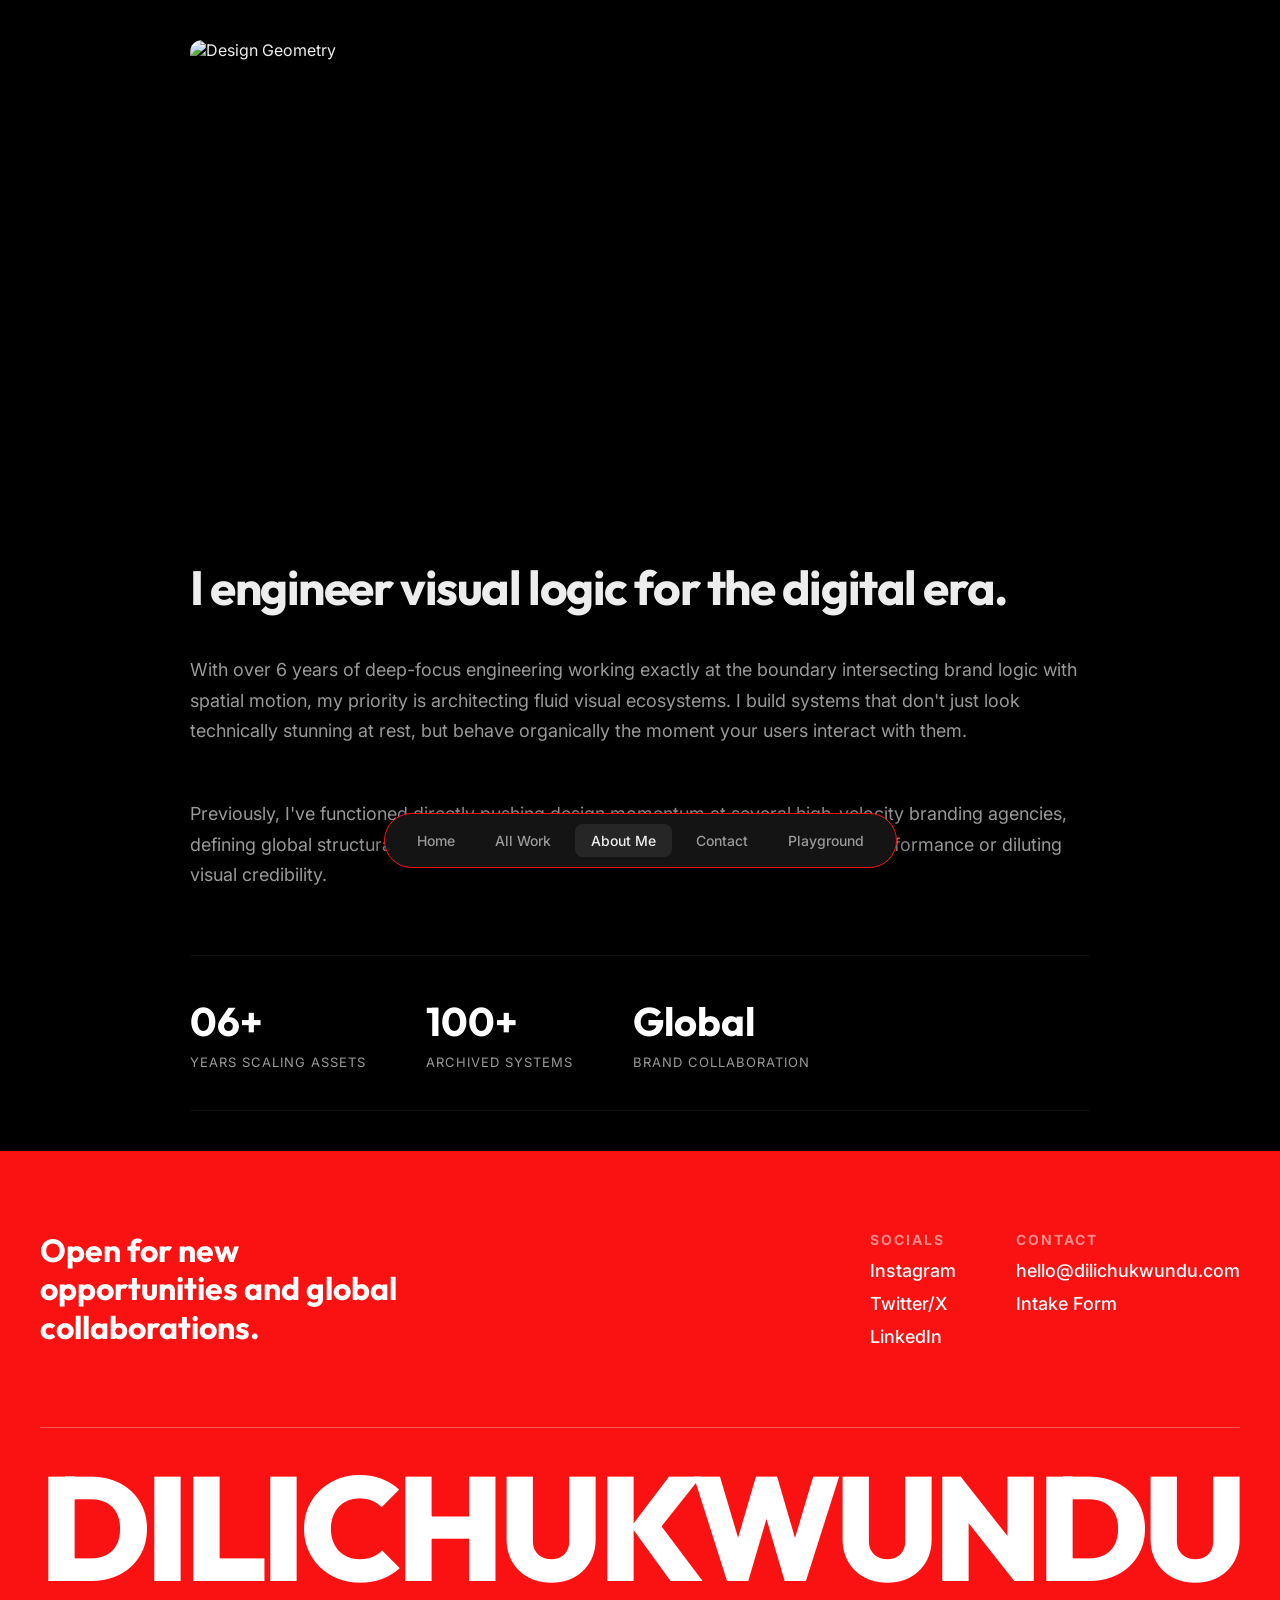
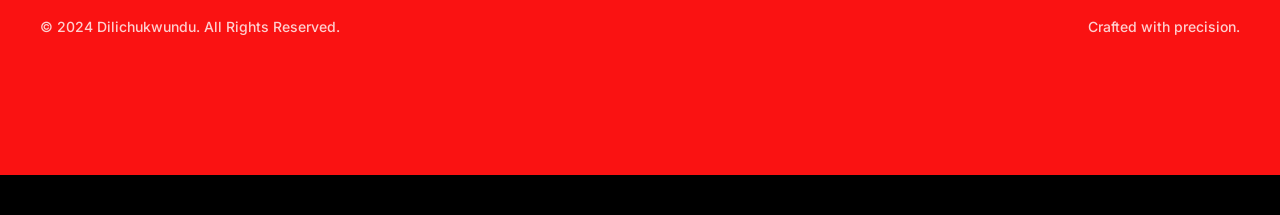
==== about.html @ 78cbc9ac "Initialize Headless Architecture" ====
<!DOCTYPE html>
<html lang="en">
<head>
    <meta charset="UTF-8">
    <meta name="viewport" content="width=device-width, initial-scale=1.0">
    <title>About Me - Dilichukwu Udemba</title>
    <link rel="stylesheet" href="style.css">
</head>
<body>
    
    <div class="portfolio-container animate-fade-in">


        <!-- Right Panel (About Content Base) -->
        <main class="about-container">
             <img src="https://images.unsplash.com/photo-1600132806370-bf17e65e942f?auto=format&fit=crop&w=1200&q=80" alt="Design Geometry" class="about-hero stagger-in" style="animation-delay: 0.1s;">
             
             <div class="about-copy stagger-in" style="animation-delay: 0.2s;">
                 <h2 style="font-size: 48px; font-family: var(--font-heading); margin-bottom: 24px; line-height: 1.15; letter-spacing:-0.03em;">I engineer visual logic for the digital era.</h2>
                 <p>With over 6 years of deep-focus engineering working exactly at the boundary intersecting brand logic with spatial motion, my priority is architecting fluid visual ecosystems. I build systems that don't just look technically stunning at rest, but behave organically the moment your users interact with them.</p>
                 <br>
                 <p>Previously, I've functioned directly pushing design momentum at several high-velocity branding agencies, defining global structural systems meant scaling massively without bottlenecking performance or diluting visual credibility.</p>
             </div>

             <div class="about-stats stagger-in" style="animation-delay: 0.3s;">
                 <div class="stat-block"><h4>06+</h4><p>Years Scaling Assets</p></div>
                 <div class="stat-block"><h4>100+</h4><p>Archived Systems</p></div>
                 <div class="stat-block"><h4>Global</h4><p>Brand Collaboration</p></div>
             </div>
        </main>
    </div>

    <!-- Global Footer -->
    <footer class="site-footer">
        <div class="footer-top">
            <div class="footer-copy">
                <h3 style="font-family: var(--font-heading); font-size: 32px; max-width: 400px; line-height: 1.2;">Open for new opportunities and global collaborations.</h3>
            </div>
            <div class="footer-links">
                <div class="footer-col">
                    <h5>Socials</h5>
                    <a href="#">Instagram</a>
                    <a href="#">Twitter/X</a>
                    <a href="#">LinkedIn</a>
                </div>
                <div class="footer-col">
                    <h5>Contact</h5>
                    <a href="mailto:hello@dilichukwundu.com">hello@dilichukwundu.com</a>
                    <a href="contact.html">Intake Form</a>
                </div>
            </div>
        </div>
        <div class="footer-bottom">
            <div class="bold-name">Dilichukwundu</div>
            <div class="footer-meta">
                <span>© 2024 Dilichukwundu. All Rights Reserved.</span>
                <span>Crafted with precision.</span>
            </div>
        </div>
    </footer>

    <!-- Floating Navigation -->
    <nav class="floating-nav animate-fade-in">
        <a href="index.html" class="nav-link">Home</a>
        <div class="nav-dropdown">
            <a href="all-work.html" class="nav-link">All Work</a>
            <div class="dropdown-menu">
                <a href="all-work.html?filter=motion" class="dropdown-item">Motion Design</a>
                <a href="all-work.html?filter=brand" class="dropdown-item">Brand Design</a>
            </div>
        </div>
        <a href="about.html" class="nav-link active">About Me</a>
        <a href="contact.html" class="nav-link">Contact</a>
        <a href="playground.html" class="nav-link">Playground</a>
    </nav>
    <script src="script.js"></script>
</body>
</html>
---- style.css ----
@import url('https://fonts.googleapis.com/css2?family=Outfit:wght@500;600;700;800&family=Inter:wght@400;500;600&display=swap');

:root {
    /* Solid Dark Theme Palette (No Glass) */
    --bg-main: #000000;
    --box-bg: #141414; /* Solid opaque grey replacing translucent glass logic */
    --box-inner: #1A1A1A; /* Lighter solid grey delineating embedded structures */
    --accent: #FFFFFF;
    --border-dim: #222222; /* Solid dark contour lines eliminating glassy rim-lighting */
    --text-primary: #EDEDED;
    --text-secondary: #999999;

    --font-heading: 'Outfit', sans-serif;
    --font-body: 'Inter', sans-serif;

    --radius-xl: 12px;
    --radius-lg: 12px;
    --radius-md: 8px;
    --radius-pill: 8px;
}

* {
    box-sizing: border-box;
    margin: 0;
    padding: 0;
}

body {
    background: var(--bg-main); /* Replaced gradient defining explicitly pure black void */
    color: var(--text-primary);
    font-family: var(--font-body);
    min-height: 100vh;
    padding: 40px;
    overflow-x: hidden; /* Guarantee strict boundary isolation against typographical expansions */
}

.portfolio-container {
    display: flex;
    flex-direction: row;
    align-items: flex-start;
    gap: 40px;
    width: 100%;
    max-width: 1800px;
    margin: 0;
    padding-bottom: 40px; /* Reduced padding closing layout gap preceding the footer */
    position: relative;
    z-index: 10;
}

/* Animations */
@keyframes fadeInUp {
    from {
        opacity: 0;
        transform: translateY(20px);
    }

    to {
        opacity: 1;
        transform: translateY(0);
    }
}

@keyframes pulse {
    0% {
        transform: scale(1);
        box-shadow: 0 0 0 0 rgba(255, 255, 255, 0.7);
    }

    70% {
        transform: scale(1.1);
        box-shadow: 0 0 0 10px rgba(255, 255, 255, 0);
    }

    100% {
        transform: scale(1);
        box-shadow: 0 0 0 0 rgba(255, 255, 255, 0);
    }
}

.animate-fade-in {
    animation: fadeInUp 0.5s cubic-bezier(0.16, 1, 0.3, 1) forwards;
}

/* Solid Brutalist Interactive Base */
.interactive-card {
    position: relative;
    background-color: var(--box-bg);
    overflow: hidden;
    border: 1px solid var(--border-dim);
    /* Stripped backdrop-filters computing transparent glass geometry directly */
}

/* Dynamic subtle mouse-gradient tracking */
.interactive-card::before {
    content: "";
    background: radial-gradient(800px circle at var(--mouse-x, 50%) var(--mouse-y, 50%),
            rgba(255, 255, 255, 0.03),
            transparent 40%);
    border-radius: inherit;
    position: absolute;
    inset: 0;
    opacity: 0;
    transition: opacity 0.4s;
    pointer-events: none;
    z-index: 2;
}

.interactive-card:hover::before {
    opacity: 1;
}

/* --- Left Sidebar --- */
.sidebar {
    border-radius: var(--radius-xl);
    padding: 32px;
    flex: 0 0 440px;
    display: flex;
    flex-direction: column;
    gap: 32px;
    position: sticky;
    top: 40px;
}

.profile-card {
    background-color: var(--box-inner); /* Transitioned to specific explicit opaque block structure */
    border-radius: var(--radius-lg);
    padding: 16px;
    display: flex;
    align-items: center;
    gap: 16px;
    border: 1px solid var(--border-dim);
}

.avatar {
    width: 72px;
    height: 72px;
    border-radius: var(--radius-md);
    object-fit: cover;
}

.profile-info {
    display: flex;
    flex-direction: column;
    gap: 4px;
}

.profile-info h2 {
    font-family: var(--font-heading);
    font-size: 22px;
    font-weight: 700;
}

.profile-info p {
    font-size: 14px;
    color: var(--text-secondary);
}

/* Main Heading */
.main-heading {
    font-family: var(--font-heading);
    font-size: 38px; /* Tighter layout matching expanded phrase structure tightly */
    line-height: 1.1;
    font-weight: 800;
    letter-spacing: -0.02em;
    margin-top: 4px;
    margin-bottom: 24px;
}

.highlight {
    color: var(--accent);
}

/* Status Indicator */
.status-container {
    display: flex;
    align-items: center;
    gap: 12px;
    margin-bottom: 8px;
}

.status-dot {
    width: 10px;
    height: 10px;
    background-color: var(--accent);
    border-radius: 50%;
}

.pulse {
    animation: pulse 2s infinite ease-in-out;
}

.status-text {
    font-weight: 500;
    font-size: 16px;
}

/* Buttons */
.button-group {
    display: flex;
    gap: 12px;
    margin-top: 8px;
}

.btn {
    padding: 12px 28px;
    border-radius: var(--radius-pill);
    font-weight: 600;
    font-size: 15px;
    font-family: var(--font-body);
    cursor: pointer;
    border: none;
    position: relative;
    overflow: hidden;
    z-index: 1;
}

.btn-primary {
    background-color: var(--accent);
    color: #000;
    transition: all 0.3s cubic-bezier(0.25, 1, 0.5, 1);
}

.btn-secondary {
    background-color: rgba(255, 255, 255, 0.06);
    color: var(--text-primary);
    border: 1px solid rgba(255, 255, 255, 0.1); /* Explicitly rendered thin glass border */
    transition: all 0.3s cubic-bezier(0.25, 1, 0.5, 1);
}

/* Base Interactive Math */
.interactive-btn {
    will-change: transform;
}

/* Explicit Active States */
.btn-primary:active, .btn-secondary:active {
    transform: scale(0.94) translateY(2px) !important;
    box-shadow: 0 2px 8px rgba(0,0,0,0.5) !important;
}

/* Explicit Hover States */
.btn-primary:hover {
    background-color: #FA1212; /* Aggressive Red Brand Accent */
    color: #FFFFFF;
    transform: translateY(-4px);
    box-shadow: 0 12px 32px rgba(250, 18, 18, 0.3);
}

.btn-secondary:hover {
    background-color: var(--accent);
    color: #000000;
    transform: translateY(-4px);
    box-shadow: 0 12px 32px rgba(255, 255, 255, 0.15);
}

/* Tools Section */
.tools-section {
    background-color: var(--box-inner); /* Transitioned explicitly to specific opaque mapping */
    border-radius: var(--radius-lg);
    padding: 24px;
    margin-top: auto;
    border: 1px solid var(--border-dim); 
}

.tools-section h3 {
    font-family: var(--font-heading);
    font-size: 20px;
    margin-bottom: 20px;
    font-weight: 600;
}

.tools-grid {
    display: grid;
    grid-template-columns: 1fr 1fr;
    gap: 8px;
}

.tool-pill {
    display: inline-flex;
    align-items: center;
    justify-content: flex-start; /* Changed to left alignment */
    gap: 10px;
    background-color: #222222; /* Pure brutalist solid tag mapping establishing flat opaque layouts */
    color: var(--text-secondary);
    padding: 12px 16px;
    border-radius: var(--radius-pill);
    font-size: 14px;
    font-weight: 500;
    border: none;
    transition: all 0.2s;
    user-select: none;
}

.tool-pill img {
    width: 18px;
    height: 18px;
    object-fit: contain;
    opacity: 1; /* Resetting transparency allowing colored branding absolute vibrancy */
    pointer-events: none;
}

/* --- Right Panel (Projects) Premium Porto Rocha Logic --- */
.projects-list {
    flex: 1;
    display: flex;
    flex-direction: column;
    gap: 8px;
    /* Tightly packed list like Porto Rocha natively stretching */
}

.project-card {
    border-radius: var(--radius-lg);
    padding: 20px;
    display: flex;
    align-items: center;
    gap: 24px;
    cursor: pointer;
    flex: 0 0 auto;
    border: none;
    background-color: var(--box-bg);
    will-change: transform, opacity, background-color, box-shadow;
    box-shadow: inset 0 0 0 1px transparent; /* Geometry prep */
    transition: background-color 0.2s ease, box-shadow 0.2s ease, border-radius 0.2s ease;
}

/* Premium Hover adding strict 1pt inset stroke */
.project-card:hover {
    background-color: rgba(255, 255, 255, 0.07);
    box-shadow: inset 0 0 0 1px #FA1212;
}

.project-card.stagger-in {
    animation: fadeInUp 0.5s cubic-bezier(0.16, 1, 0.3, 1) both;
}

/* Structured Typography */
.project-text {
    flex: 1;
    /* Pushes the tag pill tightly to the right */
    display: flex;
    flex-direction: column;
    gap: 4px;
}

.project-title {
    font-family: var(--font-body);
    font-size: 16px;
    font-weight: 500;
    color: var(--text-primary);
}

.project-desc {
    font-family: var(--font-body);
    font-size: 14px;
    font-weight: 400;
    color: var(--text-secondary);
    line-height: 1.4;
}

.project-tag {
    background-color: rgba(255, 255, 255, 0.06);
    color: var(--text-primary);
    padding: 8px 16px;
    border-radius: var(--radius-pill);
    font-size: 12px;
    font-weight: 500;
    border: none;
    transition: all 0.2s ease;
}

.project-card:hover .project-tag {
    background-color: var(--accent);
    color: #000;
}

/* Thumbs perfectly square aligning with edge */
.project-thumb {
    width: 80px;
    height: 80px;
    min-width: 80px;
    border-radius: var(--radius-md);
    background-color: var(--box-inner);
    position: relative;
    overflow: hidden;
    transition: transform 0.4s ease;
}

.project-card:hover .project-thumb {
    transform: scale(1.02);
    /* Very minimal micro-interaction on image */
}

/* Dynamic Gradients */
.thumb-1 {
    background: linear-gradient(135deg, #111, #333);
}

.thumb-2 {
    background: linear-gradient(to right, #0a0a0a, #444);
}

.thumb-3 {
    background: radial-gradient(circle at top left, #555, #000);
}

.thumb-4 {
    background: conic-gradient(from 45deg, #222, #555, #222);
}

.thumb-5 {
    background: repeating-linear-gradient(45deg, #111, #111 8px, #333 8px, #333 16px);
}

.thumb-6 {
    background: linear-gradient(to bottom, #1a1a1a, #050505);
}

/* Responsive Base */
@media (max-width: 1100px) {
    body {
        min-height: 100vh;
        overflow-y: auto;
        padding: 16px;
    }

    .portfolio-container {
        flex-direction: column;
        height: auto;
        gap: 16px;
    }

    .sidebar {
        flex: none;
        width: 100%;
        position: static;
        padding: 24px;
    }

    .projects-list {
        height: auto;
        overflow: visible;
        padding-right: 0;
    }

    .project-card {
        flex-direction: column;
        align-items: flex-start;
    }

    .project-tag {
        align-self: flex-start;
    }
}

/* Floating Navigation */
.floating-nav {
    position: fixed;
    bottom: 32px;
    left: 0;
    right: 0;
    margin: 0 auto;
    width: max-content;
    background-color: var(--box-bg);
    border: 1px solid #FA1212; /* Thin Bright Red Stroke */
    border-radius: 40px;
    padding: 10px 16px;
    display: flex;
    justify-content: center;
    align-items: center;
    gap: 8px;
    z-index: 100;
    /* Removed redundant glassy alpha blurring variables */
    box-shadow: 0 16px 40px rgba(0,0,0,0.6);
}

.nav-link {
    color: var(--text-secondary);
    text-decoration: none;
    font-size: 14px;
    font-weight: 500;
    padding: 8px 16px;
    border-radius: var(--radius-pill);
    transition: all 0.2s ease;
}

.nav-link:hover, .nav-link.active {
    color: var(--text-primary);
    background-color: rgba(255,255,255,0.08);
}

/* --- Navigation Dropdown Overrides --- */
.nav-dropdown {
    position: relative;
    display: flex;
}

.dropdown-menu {
    position: absolute;
    bottom: calc(100% + 12px);
    left: 50%;
    transform: translateX(-50%) translateY(10px) scale(0.95);
    background-color: rgba(25,25,35,0.85); /* Slightly darker solid base for contrast against projects */
    backdrop-filter: blur(24px);
    -webkit-backdrop-filter: blur(24px);
    border: 1px solid rgba(255,255,255,0.1);
    border-radius: var(--radius-lg);
    padding: 8px;
    display: flex;
    flex-direction: column;
    gap: 4px;
    opacity: 0;
    visibility: hidden;
    transition: all 0.2s cubic-bezier(0.16, 1, 0.3, 1);
    box-shadow: 0 16px 40px rgba(0,0,0,0.8);
    min-width: 150px;
    z-index: 101;
}

.nav-dropdown:hover .dropdown-menu {
    opacity: 1;
    visibility: visible;
    transform: translateX(-50%) translateY(0) scale(1);
}

.dropdown-item {
    color: var(--text-secondary);
    text-decoration: none;
    font-size: 13px;
    font-weight: 500;
    padding: 10px 16px;
    border-radius: var(--radius-md);
    transition: all 0.2s ease;
    white-space: nowrap;
    text-align: center;
}

.dropdown-item:hover {
    color: var(--text-primary);
    background-color: rgba(255,255,255,0.08);
}

@media (max-width: 1100px) {
    .floating-nav {
        bottom: 24px;
        padding: 8px 12px;
        gap: 4px;
    }
    .nav-link {
        font-size: 13px;
        padding: 6px 10px;
    }
}

/* --- All Work Page (Bento Grid Architecture) --- */
.masonry-wrapper {
    flex: 1;
    width: 100%;
    margin: 0 auto;
}

.masonry-grid {
    display: grid;
    grid-template-columns: repeat(2, 1fr);
    grid-auto-rows: 280px;
    gap: 16px;
    width: 100%;
}

.masonry-card {
    border-radius: var(--radius-lg);
    padding: 32px;
    cursor: pointer;
    background-color: var(--box-bg);
    display: flex;
    flex-direction: column;
    justify-content: flex-end;
    position: relative;
    overflow: hidden;
    margin-bottom: 0;
    border: none;
}

.masonry-card::after {
    /* Dedicated visual edge-overlay ensuring internal z-index arrays like absolutely positioned images remain perfectly constrained visually without overriding hover calculations natively. */
    content: "";
    position: absolute;
    inset: 0;
    border-radius: inherit;
    box-shadow: inset 0 0 0 1px transparent;
    transition: box-shadow 0.2s ease;
    z-index: 10;
    pointer-events: none;
}

.masonry-card:hover::after {
    box-shadow: inset 0 0 0 1px #FA1212; /* Inject 1pt red brand border exactly inside bounds */
}

.masonry-card.stagger-in {
    animation: fadeInUp 0.7s cubic-bezier(0.16, 1, 0.3, 1) both;
}

/* Base image styling */
.masonry-thumb {
    position: absolute;
    inset: 0;
    width: 100%;
    height: 100%;
    z-index: 1;
    background-color: #111;
}

.masonry-thumb img {
    width: 100%;
    height: 100%;
    object-fit: cover;
    opacity: 0.8; /* Brighter neutral baseline */
    transition: opacity 0.4s ease, transform 0.5s ease;
}

/* Gradient Contrast Scrim */
.masonry-thumb::after {
    content: "";
    position: absolute;
    inset: 0;
    background: linear-gradient(to top, rgba(0, 0, 0, 0.95) 0%, rgba(0, 0, 0, 0.4) 50%, transparent 100%);
    z-index: 2;
    pointer-events: none;
}

.masonry-card:hover .masonry-thumb img {
    opacity: 1; /* Full brightness on hover */
    transform: scale(1.04);
}

.masonry-text {
    position: relative;
    z-index: 2;
    display: flex;
    flex-direction: column;
    gap: 12px;
    pointer-events: none;
}

.masonry-title {
    font-family: var(--font-body);
    font-size: 26px;
    font-weight: 600;
    color: #FFFFFF;
    text-shadow: 0 4px 16px rgba(0,0,0,0.9);
}

.masonry-desc {
    font-size: 16px;
    color: #DDDDDD;
    line-height: 1.4;
    text-shadow: 0 2px 8px rgba(0,0,0,0.9);
}

.masonry-tag {
    align-self: flex-start;
    background-color: var(--accent);
    color: #000;
    padding: 6px 16px;
    border-radius: var(--radius-pill);
    font-size: 13px;
    font-weight: 600;
}

/* BENTO PATTERN LOGIC - Creates a 6-item repeating visual cycle */
.masonry-card:nth-child(6n + 1) { grid-column: span 2; grid-row: span 2; }
.masonry-card:nth-child(6n + 2) { grid-column: span 1; grid-row: span 1; }
.masonry-card:nth-child(6n + 3) { grid-column: span 1; grid-row: span 1; }
.masonry-card:nth-child(6n + 4) { grid-column: span 1; grid-row: span 2; }
.masonry-card:nth-child(6n + 5) { grid-column: span 1; grid-row: span 1; }
.masonry-card:nth-child(6n + 6) { grid-column: span 1; grid-row: span 1; }

@media (max-width: 1100px) {
    .masonry-grid {
        grid-template-columns: 1fr; /* Single column on phones */
    }
    .masonry-card:nth-child(n) { grid-column: span 1; grid-row: span 1; }
}

/* --- Case Study Overrides --- */
.case-study-container {
    flex: 1;
    display: flex;
    flex-direction: column;
    gap: 32px;
    margin: 0 auto;
    width: 100%;
}

.case-study-hero {
    width: 100%;
    height: 480px;
    border-radius: var(--radius-xl);
    object-fit: cover;
    background-color: var(--box-inner);
    display: block;
}

.case-meta {
    display: flex;
    gap: 40px;
    padding: 32px;
    background-color: var(--box-bg);
    border-radius: var(--radius-lg);
    border: 1px solid var(--border-dim);
}

.meta-item {
    display: flex;
    flex-direction: column;
    gap: 8px;
}

.meta-label { 
    font-size: 13px; 
    color: var(--text-secondary); 
    text-transform: uppercase; 
    letter-spacing: 1px;
}

.meta-value { 
    font-size: 16px; 
    font-weight: 500; 
    color: var(--text-primary); 
}

.case-section {
    display: flex;
    flex-direction: column;
    gap: 16px;
    padding: 0 16px;
    max-width: 800px;
}

.case-section h3 {
    font-size: 26px;
    font-family: var(--font-heading);
    color: var(--accent);
}

.case-section p {
    font-size: 16px;
    line-height: 1.7;
    color: var(--text-secondary);
}

.case-gallery {
    display: flex;
    flex-direction: column;
    gap: 24px;
    margin-top: 16px;
}

.case-gallery img {
    width: 100%;
    border-radius: var(--radius-lg);
    background-color: var(--box-inner);
    object-fit: cover;
}

/* --- About Page Architecture --- */
.about-container {
    flex: 1;
    display: flex;
    flex-direction: column;
    gap: 40px;
    max-width: 900px;
    margin: 0 auto;
}

.about-hero {
    width: 100%;
    height: 480px;
    object-fit: cover;
    border-radius: var(--radius-xl);
}

.about-copy {
    display: flex;
    flex-direction: column;
    gap: 16px;
}

.about-copy p {
    font-size: 18px;
    color: var(--text-secondary);
    line-height: 1.7;
}

.about-stats {
    display: flex;
    flex-wrap: wrap;
    gap: 60px;
    padding: 40px 0;
    border-top: 1px solid rgba(255,255,255,0.05);
    border-bottom: 1px solid rgba(255,255,255,0.05);
    margin-top: 24px;
}

.stat-block {
    display: flex;
    flex-direction: column;
    gap: 8px;
}

.stat-block h4 {
    font-size: 40px;
    font-family: var(--font-heading);
    color: var(--accent);
}

.stat-block p {
    font-size: 13px;
    text-transform: uppercase;
    letter-spacing: 1px;
    color: var(--text-secondary);
}

/* --- Contact Architecture --- */
.contact-container {
    flex: 1;
    display: flex;
    flex-direction: column;
    gap: 48px;
    max-width: 700px;
    padding-top: 24px;
    margin: 0 auto;
}

.contact-form {
    display: flex;
    flex-direction: column;
    gap: 24px;
    background-color: var(--box-bg);
    padding: 48px;
    border-radius: var(--radius-xl);
    border: 1px solid rgba(255,255,255,0.02);
}

.form-group {
    display: flex;
    flex-direction: column;
    gap: 12px;
}

.form-group label {
    font-size: 13px;
    text-transform: uppercase;
    color: var(--text-secondary);
    letter-spacing: 1px;
    font-weight: 500;
}

.form-input {
    background-color: rgba(0,0,0,0.3);
    border: 1px solid rgba(255,255,255,0.05);
    padding: 16px 20px;
    border-radius: var(--radius-md);
    color: var(--text-primary);
    font-size: 16px;
    font-family: var(--font-body);
    transition: border 0.3s, background-color 0.3s;
}

.form-input:focus {
    outline: none;
    border: 1px solid var(--accent);
    background-color: rgba(0,0,0,0.5);
}

textarea.form-input {
    resize: vertical;
    min-height: 140px;
}

/* --- Playground Architecture --- */
.playground-grid {
    display: grid;
    grid-template-columns: repeat(3, 1fr);
    grid-auto-rows: 280px;
    gap: 16px;
}

.playground-img {
    width: 100%;
    height: 100%;
    object-fit: cover;
    border-radius: var(--radius-lg);
    cursor: crosshair;
    filter: grayscale(40%);
    transition: filter 0.4s ease, border-radius 0.4s ease;
}

.playground-img:hover {
    filter: grayscale(0%);
    border-radius: var(--radius-md);
}

.playground-img:nth-child(2n) { grid-row: span 2; }
.playground-img:nth-child(4n) { grid-column: span 2; }

@media (max-width: 1100px) {
    .playground-grid {
        grid-template-columns: repeat(2, 1fr);
    }
}
@media (max-width: 768px) {
    .playground-grid {
        grid-template-columns: 1fr;
    }
    .playground-img:nth-child(n) { grid-column: span 1; grid-row: span 1; }
}

/* --- Global Footer Architecture --- */
.site-footer {
    width: calc(100% + 80px); /* Counteracts the universal 40px left/right body padding */
    margin-left: -40px;
    background-color: #FA1212; /* Aggressive Bright Red */
    color: #FFFFFF;
    padding: 80px 40px 140px 40px; /* Padding bottom massively expanded to clear floating nav */
    display: flex;
    flex-direction: column;
    gap: 80px;
    position: relative;
    z-index: 5;
    margin-top: 0px; /* Eliminated 80px external gap ensuring visual continuity */
}

.footer-top {
    display: flex;
    justify-content: space-between;
    align-items: flex-start;
    max-width: 1800px;
    width: 100%;
    margin: 0 auto;
}

.footer-links {
    display: flex;
    gap: 60px;
}

.footer-col {
    display: flex;
    flex-direction: column;
    gap: 12px;
}

.footer-col h5 {
    font-size: 14px;
    text-transform: uppercase;
    letter-spacing: 2px;
    font-weight: 700;
    color: rgba(255,255,255,0.5);
}

.footer-col a {
    color: #FFFFFF;
    text-decoration: none;
    font-size: 18px;
    font-weight: 500;
    transition: opacity 0.2s;
}

.footer-col a:hover {
    opacity: 0.6;
}

.footer-bottom {
    max-width: 1800px;
    width: 100%;
    margin: 0 auto;
    border-top: 1px solid rgba(255,255,255,0.3);
    padding-top: 40px;
    display: flex;
    flex-direction: column;
    align-items: center;
    gap: 32px;
    overflow: hidden; /* Protect padding boundaries strictly */
}

.bold-name {
    font-size: 11.5vw; /* Adjusted coefficient safely bringing edge characters back across horizontal limits */
    font-family: var(--font-heading);
    font-weight: 800;
    line-height: 0.8;
    text-transform: uppercase;
    text-align: center;
    letter-spacing: -0.04em;
    color: #FFFFFF;
    white-space: nowrap;
}

.footer-meta {
    display: flex;
    justify-content: space-between;
    width: 100%;
    font-size: 14px;
    font-weight: 500;
    color: rgba(255,255,255,0.8);
}

@media (max-width: 1100px) {
    .site-footer {
        width: calc(100% + 32px);
        margin-left: -16px;
        padding: 60px 16px 120px 16px;
    }
    .footer-top {
        flex-direction: column;
        gap: 40px;
    }
    .footer-copy h3 {
        font-size: 26px !important;
    }
    .footer-meta {
        flex-direction: column;
        align-items: center;
        gap: 8px;
    }
}
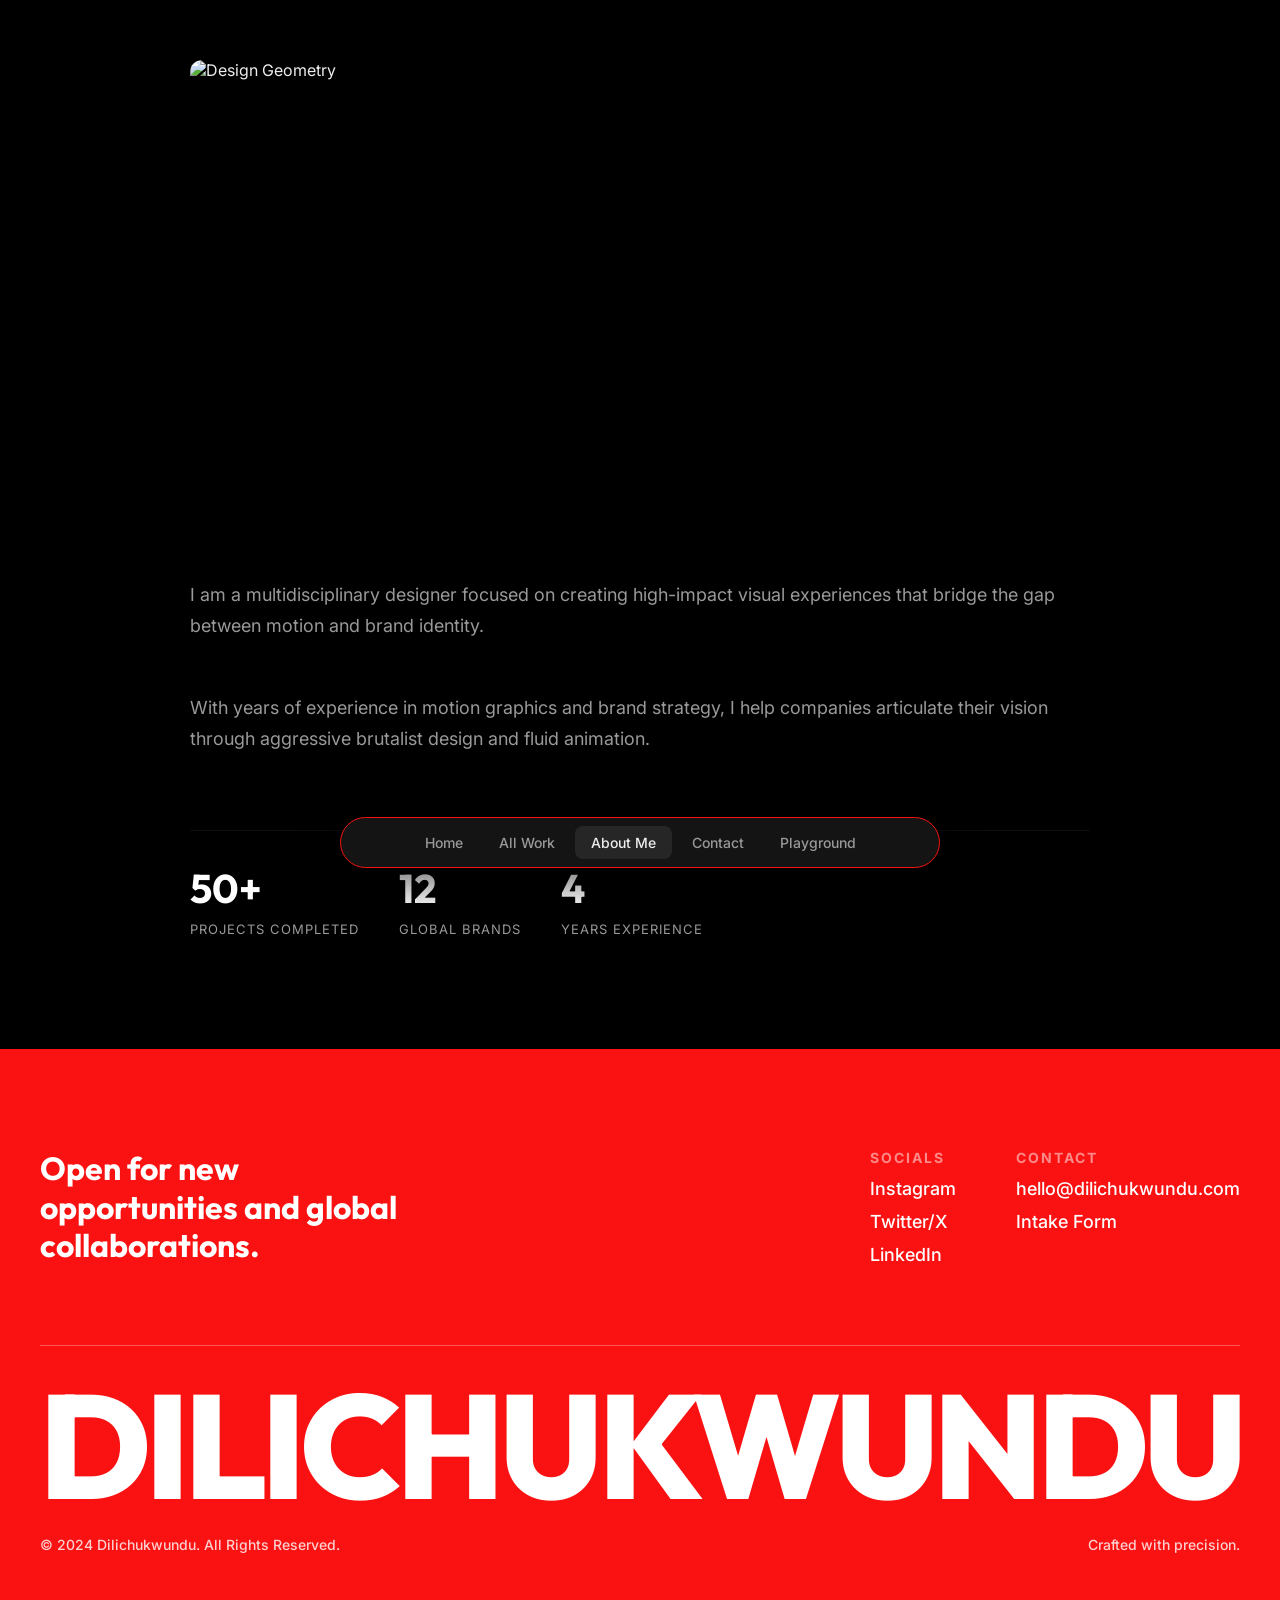
==== commit a27d223e: "Full CMS Synchronization: All pages (Home, About, Contact, Playground) are now editable via Decap da" ====
--- a/about.html
+++ b/about.html
@@ -13,16 +13,14 @@
 
         <!-- Right Panel (About Content Base) -->
         <main class="about-container">
-             <img src="https://images.unsplash.com/photo-1600132806370-bf17e65e942f?auto=format&fit=crop&w=1200&q=80" alt="Design Geometry" class="about-hero stagger-in" style="animation-delay: 0.1s;">
+             <img src="https://images.unsplash.com/photo-1600132806370-bf17e65e942f?auto=format&fit=crop&w=1200&q=80" alt="Design Geometry" id="cms-aboutHero" class="about-hero stagger-in" style="animation-delay: 0.1s;">
              
-             <div class="about-copy stagger-in" style="animation-delay: 0.2s;">
+             <div class="about-copy stagger-in" id="cms-aboutCopy" style="animation-delay: 0.2s;">
                  <h2 style="font-size: 48px; font-family: var(--font-heading); margin-bottom: 24px; line-height: 1.15; letter-spacing:-0.03em;">I engineer visual logic for the digital era.</h2>
-                 <p>With over 6 years of deep-focus engineering working exactly at the boundary intersecting brand logic with spatial motion, my priority is architecting fluid visual ecosystems. I build systems that don't just look technically stunning at rest, but behave organically the moment your users interact with them.</p>
-                 <br>
-                 <p>Previously, I've functioned directly pushing design momentum at several high-velocity branding agencies, defining global structural systems meant scaling massively without bottlenecking performance or diluting visual credibility.</p>
+                 <p>With over 6 years of deep-focus engineering working exactly at the boundary intersecting brand logic with spatial motion, my priority is architecting fluid visual ecosystems.</p>
              </div>
 
-             <div class="about-stats stagger-in" style="animation-delay: 0.3s;">
+             <div class="about-stats stagger-in" id="cms-aboutStats" style="animation-delay: 0.3s;">
                  <div class="stat-block"><h4>06+</h4><p>Years Scaling Assets</p></div>
                  <div class="stat-block"><h4>100+</h4><p>Archived Systems</p></div>
                  <div class="stat-block"><h4>Global</h4><p>Brand Collaboration</p></div>
--- a/style.css
+++ b/style.css
@@ -26,23 +26,23 @@
 }
 
 body {
-    background: var(--bg-main); /* Replaced gradient defining explicitly pure black void */
+    background: var(--bg-main);
     color: var(--text-primary);
     font-family: var(--font-body);
     min-height: 100vh;
-    padding: 40px;
-    overflow-x: hidden; /* Guarantee strict boundary isolation against typographical expansions */
+    padding: 60px 40px; /* Increased vertical padding for better spacing */
+    overflow-x: hidden;
 }
 
 .portfolio-container {
     display: flex;
     flex-direction: row;
     align-items: flex-start;
-    gap: 40px;
-    width: 100%;
-    max-width: 1800px;
-    margin: 0;
-    padding-bottom: 40px; /* Reduced padding closing layout gap preceding the footer */
+    gap: 60px; /* Increased gap for better hierarchy on wide screens */
+    width: 100%;
+    max-width: 1600px; /* Slightly tighter maximum for better readability */
+    margin: 0 auto;
+    padding-bottom: 80px;
     position: relative;
     z-index: 10;
 }
@@ -319,8 +319,17 @@
     border: none;
     background-color: var(--box-bg);
     will-change: transform, opacity, background-color, box-shadow;
-    box-shadow: inset 0 0 0 1px transparent; /* Geometry prep */
+    box-shadow: inset 0 0 0 1px transparent;
     transition: background-color 0.2s ease, box-shadow 0.2s ease, border-radius 0.2s ease;
+}
+
+@media (max-width: 768px) {
+    .project-card {
+        flex-direction: column;
+        align-items: flex-start;
+        gap: 16px;
+        padding: 24px;
+    }
 }
 
 /* Premium Hover adding strict 1pt inset stroke */
@@ -415,40 +424,54 @@
     background: linear-gradient(to bottom, #1a1a1a, #050505);
 }
 
-/* Responsive Base */
-@media (max-width: 1100px) {
+/* Mobile Responsiveness - Phase 1 (Tablets & Medium Screens) */
+@media (max-width: 1200px) {
     body {
-        min-height: 100vh;
-        overflow-y: auto;
-        padding: 16px;
+        padding: 40px 24px;
     }
 
     .portfolio-container {
         flex-direction: column;
-        height: auto;
-        gap: 16px;
+        gap: 40px;
     }
 
     .sidebar {
         flex: none;
         width: 100%;
         position: static;
-        padding: 24px;
-    }
-
-    .projects-list {
-        height: auto;
-        overflow: visible;
-        padding-right: 0;
-    }
-
-    .project-card {
-        flex-direction: column;
-        align-items: flex-start;
-    }
-
-    .project-tag {
-        align-self: flex-start;
+        padding: 0; /* Removing extra padding since it sits in the body flow now */
+    }
+
+    .main-heading {
+        font-size: 32px;
+    }
+}
+
+/* Mobile Responsiveness - Phase 2 (Phones) */
+@media (max-width: 768px) {
+    body {
+        padding: 32px 20px;
+    }
+
+    .portfolio-container {
+        gap: 32px;
+    }
+
+    .profile-card {
+        padding: 12px;
+    }
+
+    .main-heading {
+        font-size: 28px;
+    }
+
+    .btn {
+        padding: 12px 20px;
+        font-size: 14px;
+    }
+
+    .tools-grid {
+        grid-template-columns: 1fr; /* Stack tools on very small screens */
     }
 }
 
@@ -456,20 +479,19 @@
 .floating-nav {
     position: fixed;
     bottom: 32px;
-    left: 0;
-    right: 0;
+    left: 20px;
+    right: 20px;
     margin: 0 auto;
-    width: max-content;
+    width: min(calc(100% - 40px), 600px);
     background-color: var(--box-bg);
-    border: 1px solid #FA1212; /* Thin Bright Red Stroke */
+    border: 1px solid #FA1212;
     border-radius: 40px;
-    padding: 10px 16px;
+    padding: 8px 12px;
     display: flex;
     justify-content: center;
     align-items: center;
-    gap: 8px;
+    gap: 4px;
     z-index: 100;
-    /* Removed redundant glassy alpha blurring variables */
     box-shadow: 0 16px 40px rgba(0,0,0,0.6);
 }
 
@@ -539,15 +561,18 @@
     background-color: rgba(255,255,255,0.08);
 }
 
-@media (max-width: 1100px) {
+@media (max-width: 768px) {
     .floating-nav {
-        bottom: 24px;
-        padding: 8px 12px;
-        gap: 4px;
+        bottom: 20px;
+        padding: 6px 8px;
     }
     .nav-link {
-        font-size: 13px;
-        padding: 6px 10px;
+        font-size: 12px;
+        padding: 6px 12px;
+        letter-spacing: -0.01em;
+    }
+    .dropdown-menu {
+        min-width: 120px;
     }
 }
 
@@ -561,7 +586,7 @@
 .masonry-grid {
     display: grid;
     grid-template-columns: repeat(2, 1fr);
-    grid-auto-rows: 280px;
+    grid-auto-rows: minmax(280px, auto); /* Allow content to grow if needed */
     gap: 16px;
     width: 100%;
 }
@@ -675,11 +700,11 @@
 .masonry-card:nth-child(6n + 5) { grid-column: span 1; grid-row: span 1; }
 .masonry-card:nth-child(6n + 6) { grid-column: span 1; grid-row: span 1; }
 
-@media (max-width: 1100px) {
+@media (max-width: 768px) {
     .masonry-grid {
-        grid-template-columns: 1fr; /* Single column on phones */
-    }
-    .masonry-card:nth-child(n) { grid-column: span 1; grid-row: span 1; }
+        grid-template-columns: 1fr;
+    }
+    .masonry-card:nth-child(n) { grid-column: span 1; grid-row: span 1; height: 320px; }
 }
 
 /* --- Case Study Overrides --- */
@@ -723,10 +748,18 @@
     letter-spacing: 1px;
 }
 
-.meta-value { 
-    font-size: 16px; 
-    font-weight: 500; 
-    color: var(--text-primary); 
+@media (max-width: 768px) {
+    .case-study-hero {
+        height: 300px;
+    }
+    .case-meta {
+        flex-direction: column;
+        gap: 24px;
+        padding: 24px;
+    }
+    .meta-value {
+        font-size: 15px;
+    }
 }
 
 .case-section {
@@ -738,9 +771,21 @@
 }
 
 .case-section h3 {
-    font-size: 26px;
+    font-size: 24px;
     font-family: var(--font-heading);
     color: var(--accent);
+}
+
+@media (max-width: 768px) {
+    .case-section {
+        padding: 0;
+    }
+    .case-section h3 {
+        font-size: 22px;
+    }
+    .case-section p {
+        font-size: 15px;
+    }
 }
 
 .case-section p {
@@ -780,6 +825,18 @@
     border-radius: var(--radius-xl);
 }
 
+@media (max-width: 768px) {
+    .about-container {
+        gap: 32px;
+    }
+    .about-hero {
+        height: 300px;
+    }
+    .about-copy p {
+        font-size: 16px;
+    }
+}
+
 .about-copy {
     display: flex;
     flex-direction: column;
@@ -795,11 +852,19 @@
 .about-stats {
     display: flex;
     flex-wrap: wrap;
-    gap: 60px;
-    padding: 40px 0;
+    gap: 40px;
+    padding: 32px 0;
     border-top: 1px solid rgba(255,255,255,0.05);
-    border-bottom: 1px solid rgba(255,255,255,0.05);
-    margin-top: 24px;
+}
+
+@media (max-width: 768px) {
+    .about-stats {
+        gap: 32px;
+        justify-content: space-between;
+    }
+    .stat-block h4 {
+        font-size: 32px;
+    }
 }
 
 .stat-block {
@@ -837,9 +902,18 @@
     flex-direction: column;
     gap: 24px;
     background-color: var(--box-bg);
-    padding: 48px;
+    padding: 32px; /* Reduced from 48px */
     border-radius: var(--radius-xl);
     border: 1px solid rgba(255,255,255,0.02);
+}
+
+@media (max-width: 768px) {
+    .contact-container {
+        gap: 32px;
+    }
+    .contact-form {
+        padding: 24px;
+    }
 }
 
 .form-group {
@@ -918,17 +992,20 @@
 
 /* --- Global Footer Architecture --- */
 .site-footer {
-    width: calc(100% + 80px); /* Counteracts the universal 40px left/right body padding */
-    margin-left: -40px;
-    background-color: #FA1212; /* Aggressive Bright Red */
+    width: 100vw;
+    position: relative;
+    left: 50%;
+    right: 50%;
+    margin-left: -50vw;
+    margin-right: -50vw;
+    background-color: #FA1212;
     color: #FFFFFF;
-    padding: 80px 40px 140px 40px; /* Padding bottom massively expanded to clear floating nav */
+    padding: 100px 40px 160px 40px;
     display: flex;
     flex-direction: column;
     gap: 80px;
-    position: relative;
     z-index: 5;
-    margin-top: 0px; /* Eliminated 80px external gap ensuring visual continuity */
+    margin-top: 0;
 }
 
 .footer-top {
@@ -1005,22 +1082,30 @@
     color: rgba(255,255,255,0.8);
 }
 
-@media (max-width: 1100px) {
+@media (max-width: 768px) {
     .site-footer {
-        width: calc(100% + 32px);
-        margin-left: -16px;
-        padding: 60px 16px 120px 16px;
+        padding: 60px 20px 120px 20px;
+        gap: 40px;
     }
     .footer-top {
         flex-direction: column;
         gap: 40px;
     }
+    .footer-links {
+        flex-direction: column;
+        gap: 40px;
+    }
     .footer-copy h3 {
-        font-size: 26px !important;
+        font-size: 24px !important;
     }
     .footer-meta {
         flex-direction: column;
         align-items: center;
-        gap: 8px;
+        gap: 12px;
+        text-align: center;
+    }
+    .bold-name {
+        font-size: 14vw;
+        letter-spacing: -0.02em;
     }
 }
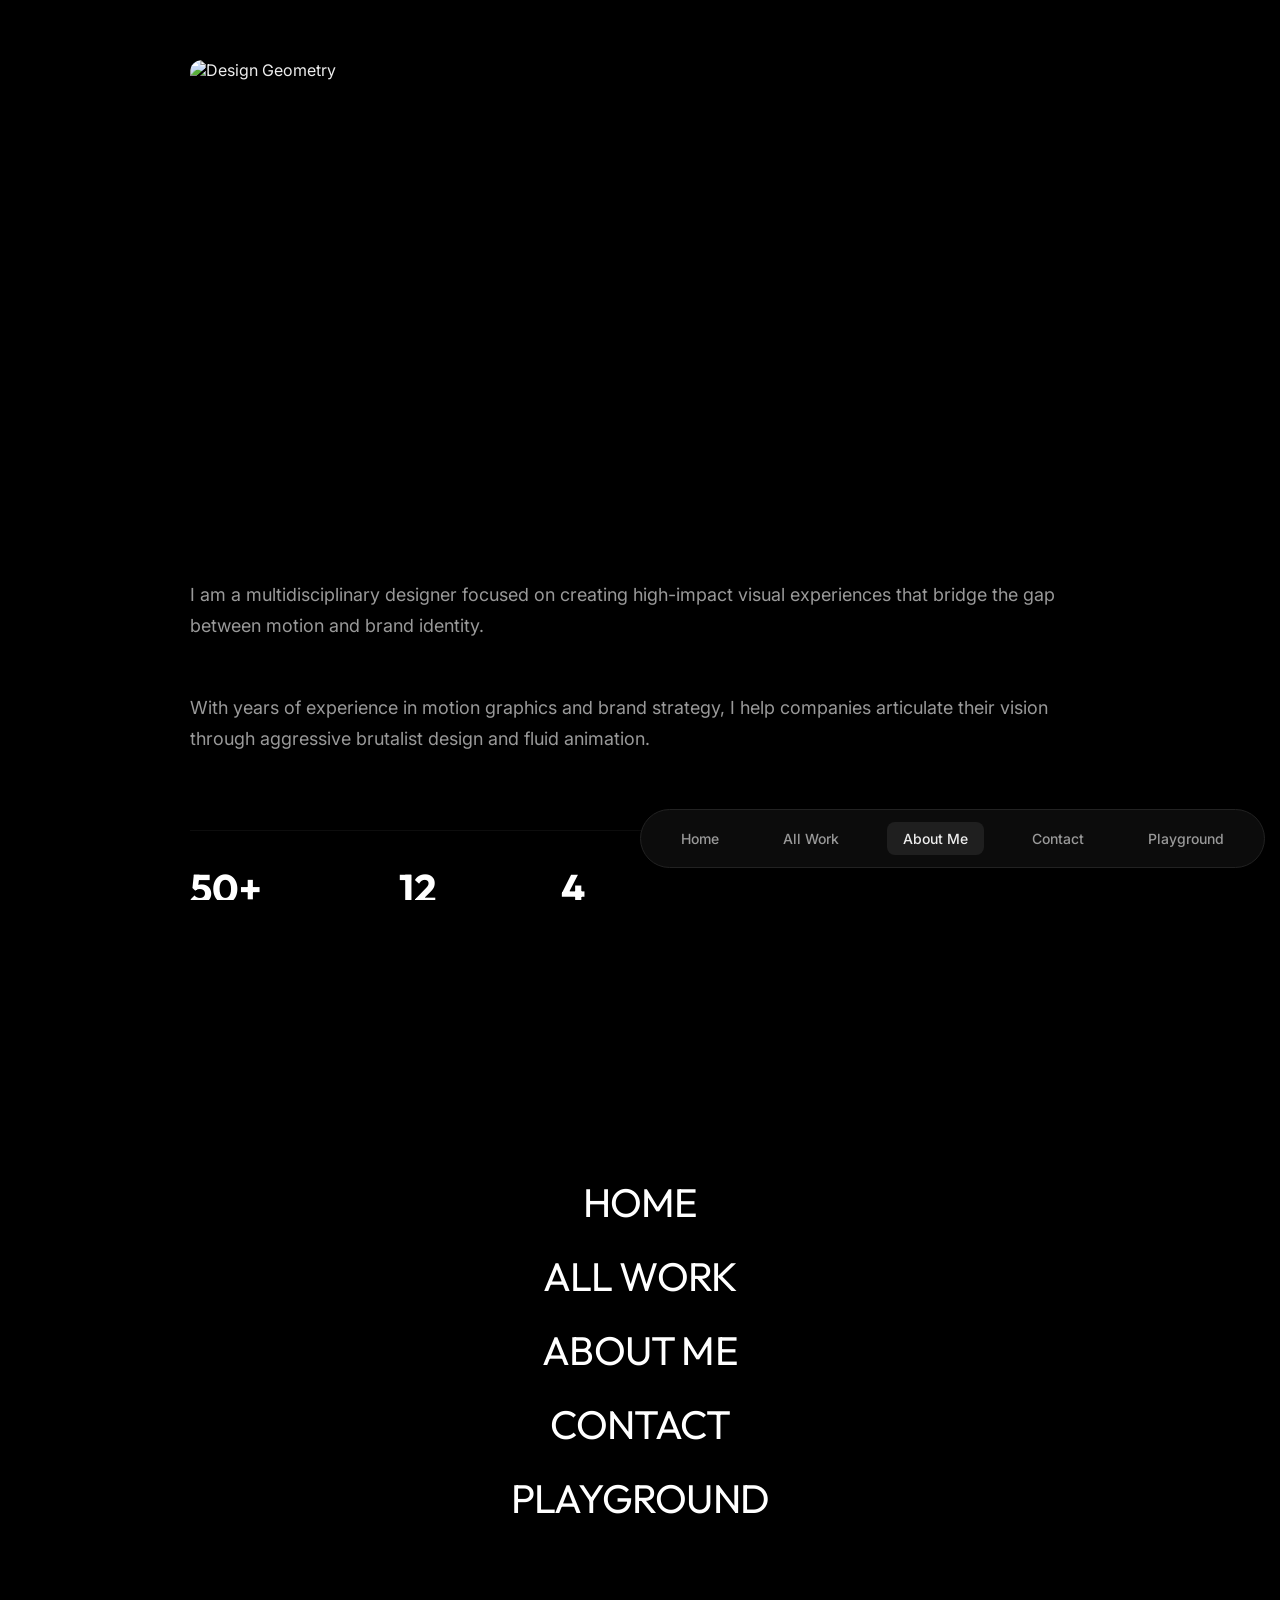
==== commit 60ec5629: "Fix Mobile Regressions: Explicitly reset Bento spans and standardize floating nav for subpages" ====
--- a/about.html
+++ b/about.html
@@ -59,18 +59,36 @@
 
     <!-- Floating Navigation -->
     <nav class="floating-nav animate-fade-in">
-        <a href="index.html" class="nav-link">Home</a>
-        <div class="nav-dropdown">
-            <a href="all-work.html" class="nav-link">All Work</a>
-            <div class="dropdown-menu">
-                <a href="all-work.html?filter=motion" class="dropdown-item">Motion Design</a>
-                <a href="all-work.html?filter=brand" class="dropdown-item">Brand Design</a>
+        <div class="nav-links-desktop">
+            <a href="index.html" class="nav-link">Home</a>
+            <div class="nav-dropdown">
+                <a href="all-work.html" class="nav-link">All Work</a>
+                <div class="dropdown-menu">
+                    <a href="all-work.html?filter=motion" class="dropdown-item">Motion Design</a>
+                    <a href="all-work.html?filter=brand" class="dropdown-item">Brand Design</a>
+                </div>
             </div>
+            <a href="about.html" class="nav-link active">About Me</a>
+            <a href="contact.html" class="nav-link">Contact</a>
+            <a href="playground.html" class="nav-link">Playground</a>
         </div>
-        <a href="about.html" class="nav-link active">About Me</a>
-        <a href="contact.html" class="nav-link">Contact</a>
-        <a href="playground.html" class="nav-link">Playground</a>
+        
+        <button class="hamburger-toggle" id="hamburger-toggle" aria-label="Toggle Menu">
+            <span></span>
+            <span></span>
+        </button>
     </nav>
+
+    <!-- Mobile Menu Overlay -->
+    <div class="mobile-menu-overlay" id="mobile-menu-overlay">
+        <div class="mobile-menu-content">
+            <a href="index.html" class="mobile-nav-link">Home</a>
+            <a href="all-work.html" class="mobile-nav-link">All Work</a>
+            <a href="about.html" class="mobile-nav-link active">About Me</a>
+            <a href="contact.html" class="mobile-nav-link">Contact</a>
+            <a href="playground.html" class="mobile-nav-link">Playground</a>
+        </div>
+    </div>
     <script src="script.js"></script>
 </body>
 </html>
--- a/style.css
+++ b/style.css
@@ -479,20 +479,109 @@
 .floating-nav {
     position: fixed;
     bottom: 32px;
-    left: 20px;
-    right: 20px;
-    margin: 0 auto;
-    width: min(calc(100% - 40px), 600px);
-    background-color: var(--box-bg);
-    border: 1px solid #FA1212;
-    border-radius: 40px;
-    padding: 8px 12px;
-    display: flex;
+    left: 50%;
+    transform: translateX(-50%);
+    background: rgba(15, 15, 15, 0.85);
+    backdrop-filter: blur(20px);
+    padding: 12px 24px;
+    border-radius: 100px;
+    border: 1px solid var(--border-dim);
+    display: flex;
+    gap: 32px;
+    z-index: 1000;
+    box-shadow: 0 16px 32px rgba(0,0,0,0.4);
+}
+
+.nav-links-desktop {
+    display: flex;
+    gap: 32px;
+    align-items: center;
+}
+
+.hamburger-toggle {
+    display: none;
+    background: none;
+    border: none;
+    cursor: pointer;
+    width: 32px;
+    height: 32px;
+    position: relative;
+    z-index: 2001;
+}
+
+.hamburger-toggle span {
+    display: block;
+    width: 100%;
+    height: 2px;
+    background: #fff;
+    margin: 6px 0;
+    transition: 0.3s cubic-bezier(0.7, 0, 0.3, 1);
+}
+
+@media (max-width: 768px) {
+    .nav-links-desktop {
+        display: none;
+    }
+    
+    .hamburger-toggle {
+        display: flex;
+        flex-direction: column;
+        justify-content: center;
+    }
+    
+    .floating-nav {
+        padding: 12px;
+        bottom: 24px;
+    }
+}
+
+/* Mobile Menu Overlay */
+.mobile-menu-overlay {
+    position: fixed;
+    top: 0;
+    left: 0;
+    width: 100%;
+    height: 100%;
+    background: #000;
+    z-index: 2000;
+    display: flex;
+    align-items: center;
     justify-content: center;
-    align-items: center;
-    gap: 4px;
-    z-index: 100;
-    box-shadow: 0 16px 40px rgba(0,0,0,0.6);
+    transform: translateY(100%);
+    transition: 0.5s cubic-bezier(0.7, 0, 0.3, 1);
+}
+
+.mobile-menu-overlay.active {
+    transform: translateY(0);
+}
+
+.mobile-menu-content {
+    display: flex;
+    flex-direction: column;
+    gap: 24px;
+    text-align: center;
+}
+
+.mobile-nav-link {
+    font-size: 40px;
+    font-family: var(--font-heading);
+    color: #fff;
+    text-decoration: none;
+    text-transform: uppercase;
+    letter-spacing: -0.02em;
+    transition: 0.3s;
+}
+
+.mobile-nav-link:hover {
+    color: var(--accent);
+}
+
+.hamburger-toggle.active span:nth-child(1) {
+    transform: translateY(4px) rotate(45deg);
+}
+
+.hamburger-toggle.active span:nth-child(2) {
+    transform: translateY(-4px) rotate(-45deg);
 }
 
 .nav-link {
@@ -583,27 +672,54 @@
     margin: 0 auto;
 }
 
-.masonry-grid {
+/* Masonry Bento Grid System (Desktop Focus) */
+.masonry-grid, .playground-grid {
     display: grid;
-    grid-template-columns: repeat(2, 1fr);
-    grid-auto-rows: minmax(280px, auto); /* Allow content to grow if needed */
-    gap: 16px;
-    width: 100%;
-}
-
-.masonry-card {
+    grid-template-columns: repeat(auto-fill, minmax(350px, 1fr));
+    grid-auto-rows: 200px;
+    gap: 24px;
+}
+
+@media (min-width: 1024px) {
+    /* Create irregular Bento spans */
+    .masonry-card:nth-child(3n+1), .playground-img-wrapper:nth-child(3n+1) {
+        grid-row: span 2;
+    }
+    
+    .masonry-card:nth-child(4n), .playground-img-wrapper:nth-child(4n) {
+        grid-column: span 2;
+    }
+    
+    .masonry-card:nth-child(5n), .playground-img-wrapper:nth-child(5n) {
+        grid-row: span 3;
+    }
+}
+
+.masonry-card, .playground-img-wrapper {
+    position: relative;
+    width: 100%;
+    height: 100%;
+    overflow: hidden;
     border-radius: var(--radius-lg);
-    padding: 32px;
-    cursor: pointer;
-    background-color: var(--box-bg);
-    display: flex;
-    flex-direction: column;
-    justify-content: flex-end;
-    position: relative;
-    overflow: hidden;
-    margin-bottom: 0;
-    border: none;
-}
+    background: var(--surface);
+    border: 1px solid var(--border-dim);
+}
+
+@media (max-width: 768px) {
+    .masonry-grid, .playground-grid {
+        grid-template-columns: 1fr !important;
+        grid-auto-rows: auto !important;
+        gap: 16px;
+    }
+    
+    .masonry-card, .playground-img-wrapper {
+        grid-column: span 1 !important;
+        grid-row: span 1 !important;
+        aspect-ratio: 4/5;
+        height: 350px !important; /* Force a consistent height for mobile stacked bento */
+    }
+}
+
 
 .masonry-card::after {
     /* Dedicated visual edge-overlay ensuring internal z-index arrays like absolutely positioned images remain perfectly constrained visually without overriding hover calculations natively. */
@@ -692,21 +808,6 @@
     font-weight: 600;
 }
 
-/* BENTO PATTERN LOGIC - Creates a 6-item repeating visual cycle */
-.masonry-card:nth-child(6n + 1) { grid-column: span 2; grid-row: span 2; }
-.masonry-card:nth-child(6n + 2) { grid-column: span 1; grid-row: span 1; }
-.masonry-card:nth-child(6n + 3) { grid-column: span 1; grid-row: span 1; }
-.masonry-card:nth-child(6n + 4) { grid-column: span 1; grid-row: span 2; }
-.masonry-card:nth-child(6n + 5) { grid-column: span 1; grid-row: span 1; }
-.masonry-card:nth-child(6n + 6) { grid-column: span 1; grid-row: span 1; }
-
-@media (max-width: 768px) {
-    .masonry-grid {
-        grid-template-columns: 1fr;
-    }
-    .masonry-card:nth-child(n) { grid-column: span 1; grid-row: span 1; height: 320px; }
-}
-
 /* --- Case Study Overrides --- */
 .case-study-container {
     flex: 1;
@@ -953,13 +1054,6 @@
 }
 
 /* --- Playground Architecture --- */
-.playground-grid {
-    display: grid;
-    grid-template-columns: repeat(3, 1fr);
-    grid-auto-rows: 280px;
-    gap: 16px;
-}
-
 .playground-img {
     width: 100%;
     height: 100%;
